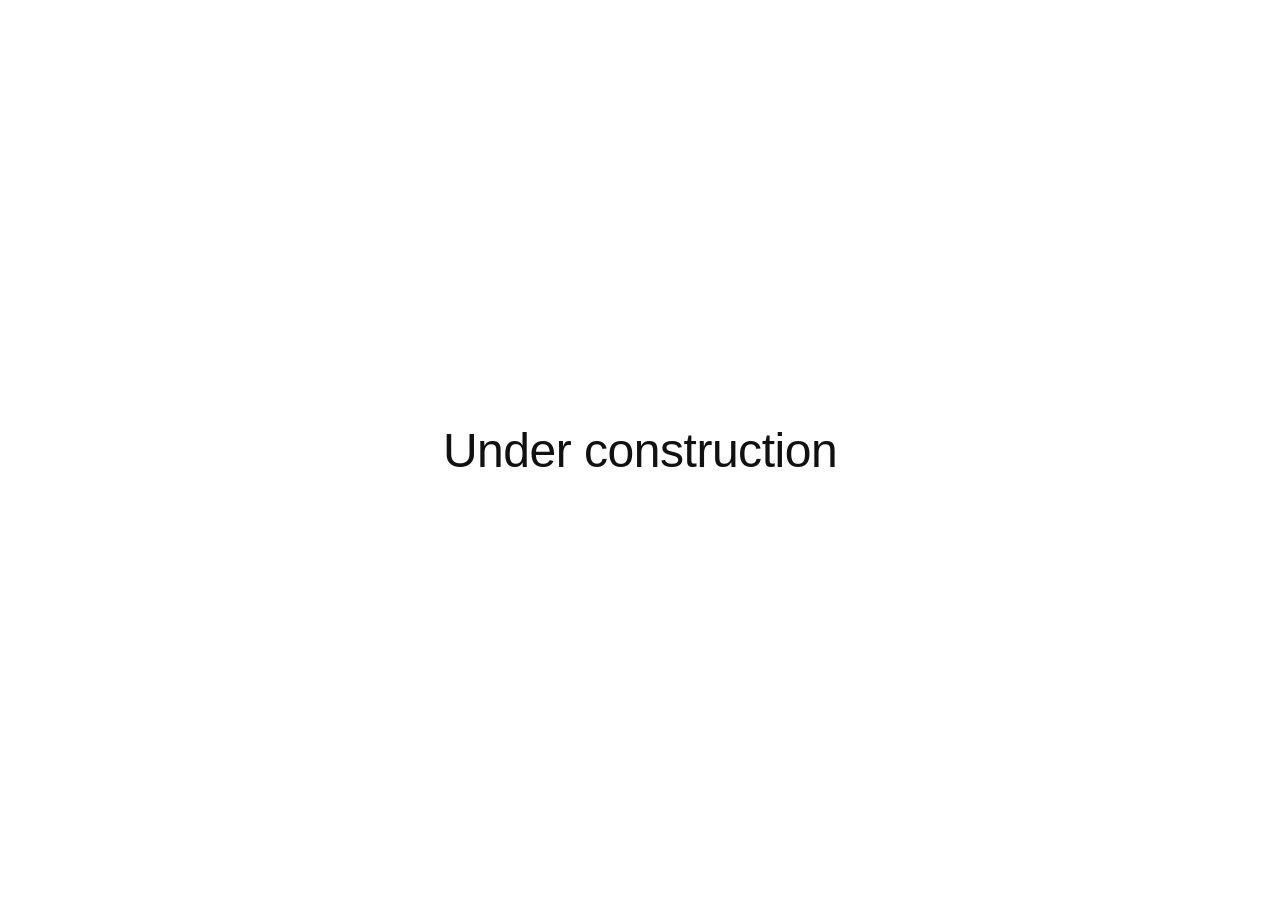
==== index.html @ 0c71977e "Plain white 'Under construction' page for theinnerwiggle.com Co-Authored-By: Claude Opus 5.5 <norepl" ====
<!doctype html>
<html lang="en">
<head>
<meta charset="utf-8">
<meta name="viewport" content="width=device-width, initial-scale=1">
<title>The Inner Wiggle</title>
<style>
  html,body{height:100%;margin:0}
  body{display:grid;place-items:center;padding:16px;box-sizing:border-box;text-align:center;
    background:#fff;color:#111;font-family:"Helvetica Neue",Helvetica,Arial,sans-serif}
  h1{font-weight:400;font-size:clamp(1.8rem,5vw,3rem);letter-spacing:-.01em;margin:0}
</style>
</head>
<body>
<h1>Under construction</h1>
</body>
</html>
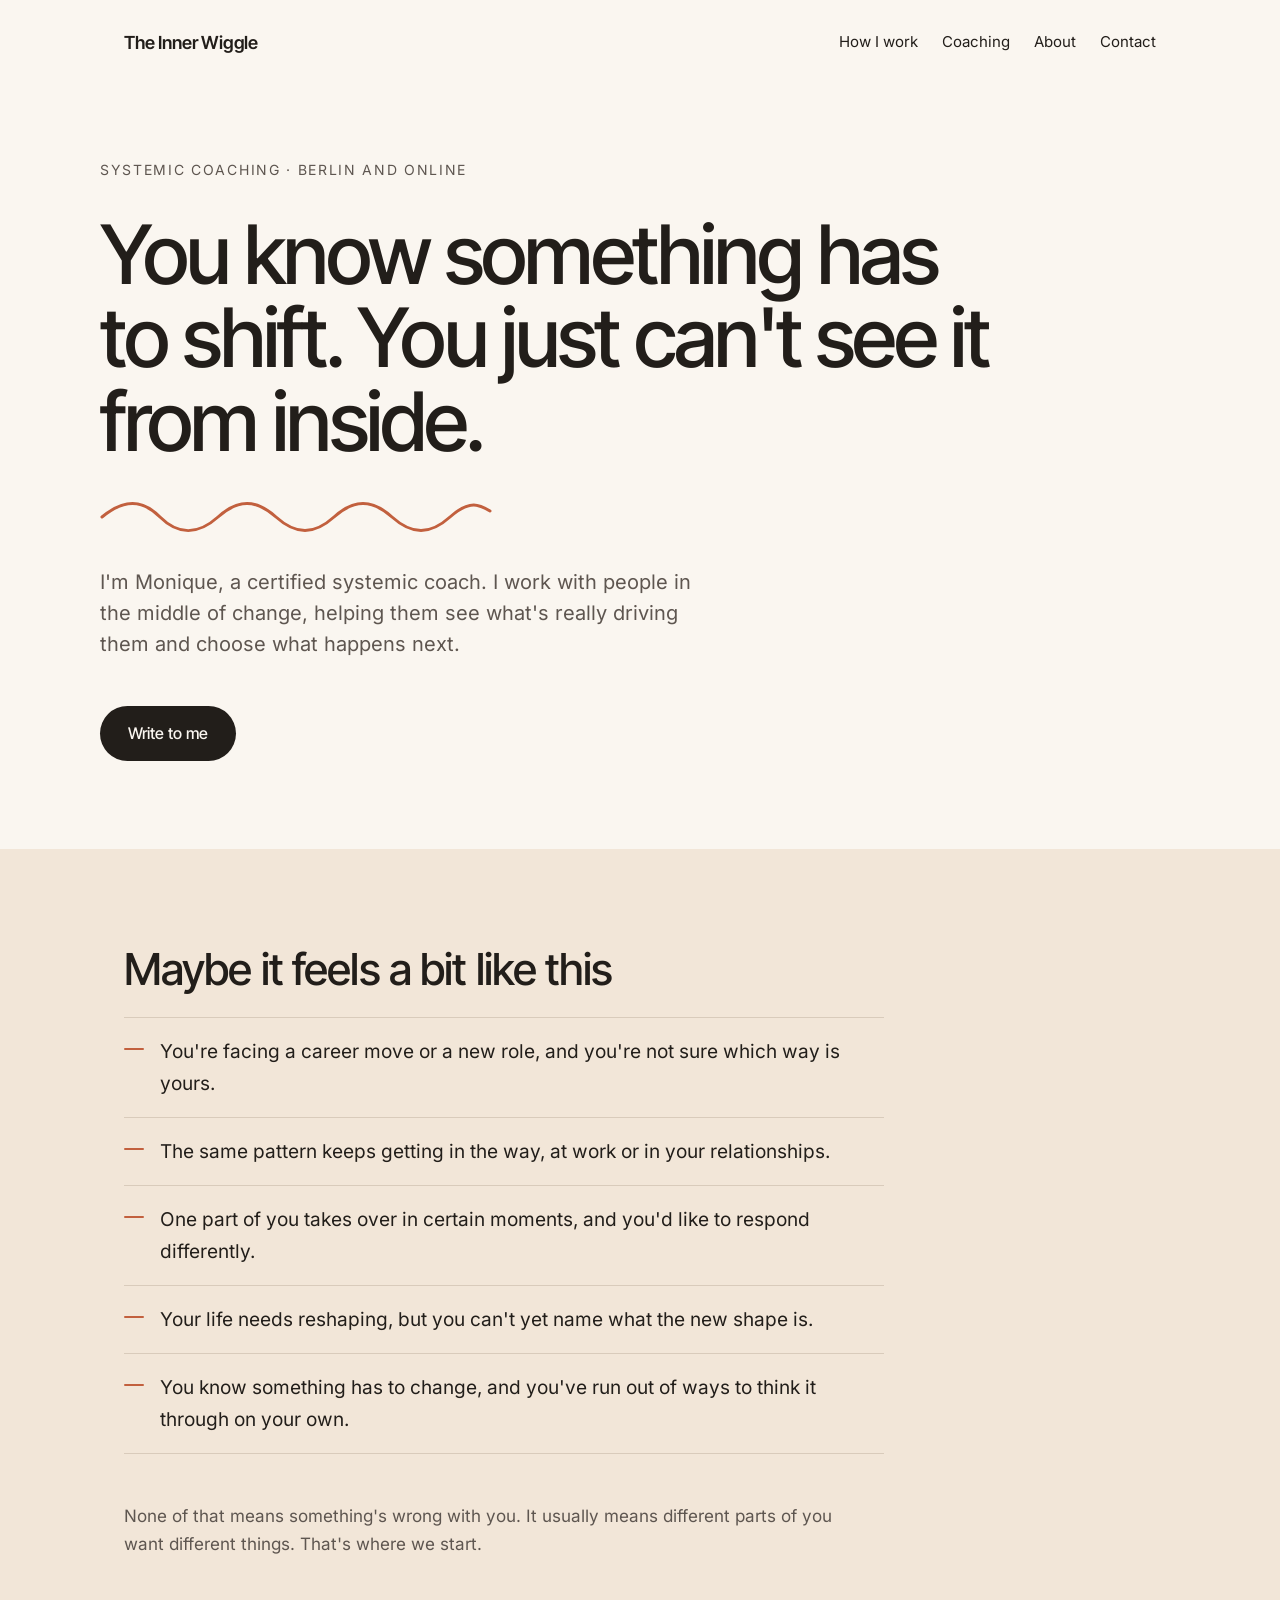
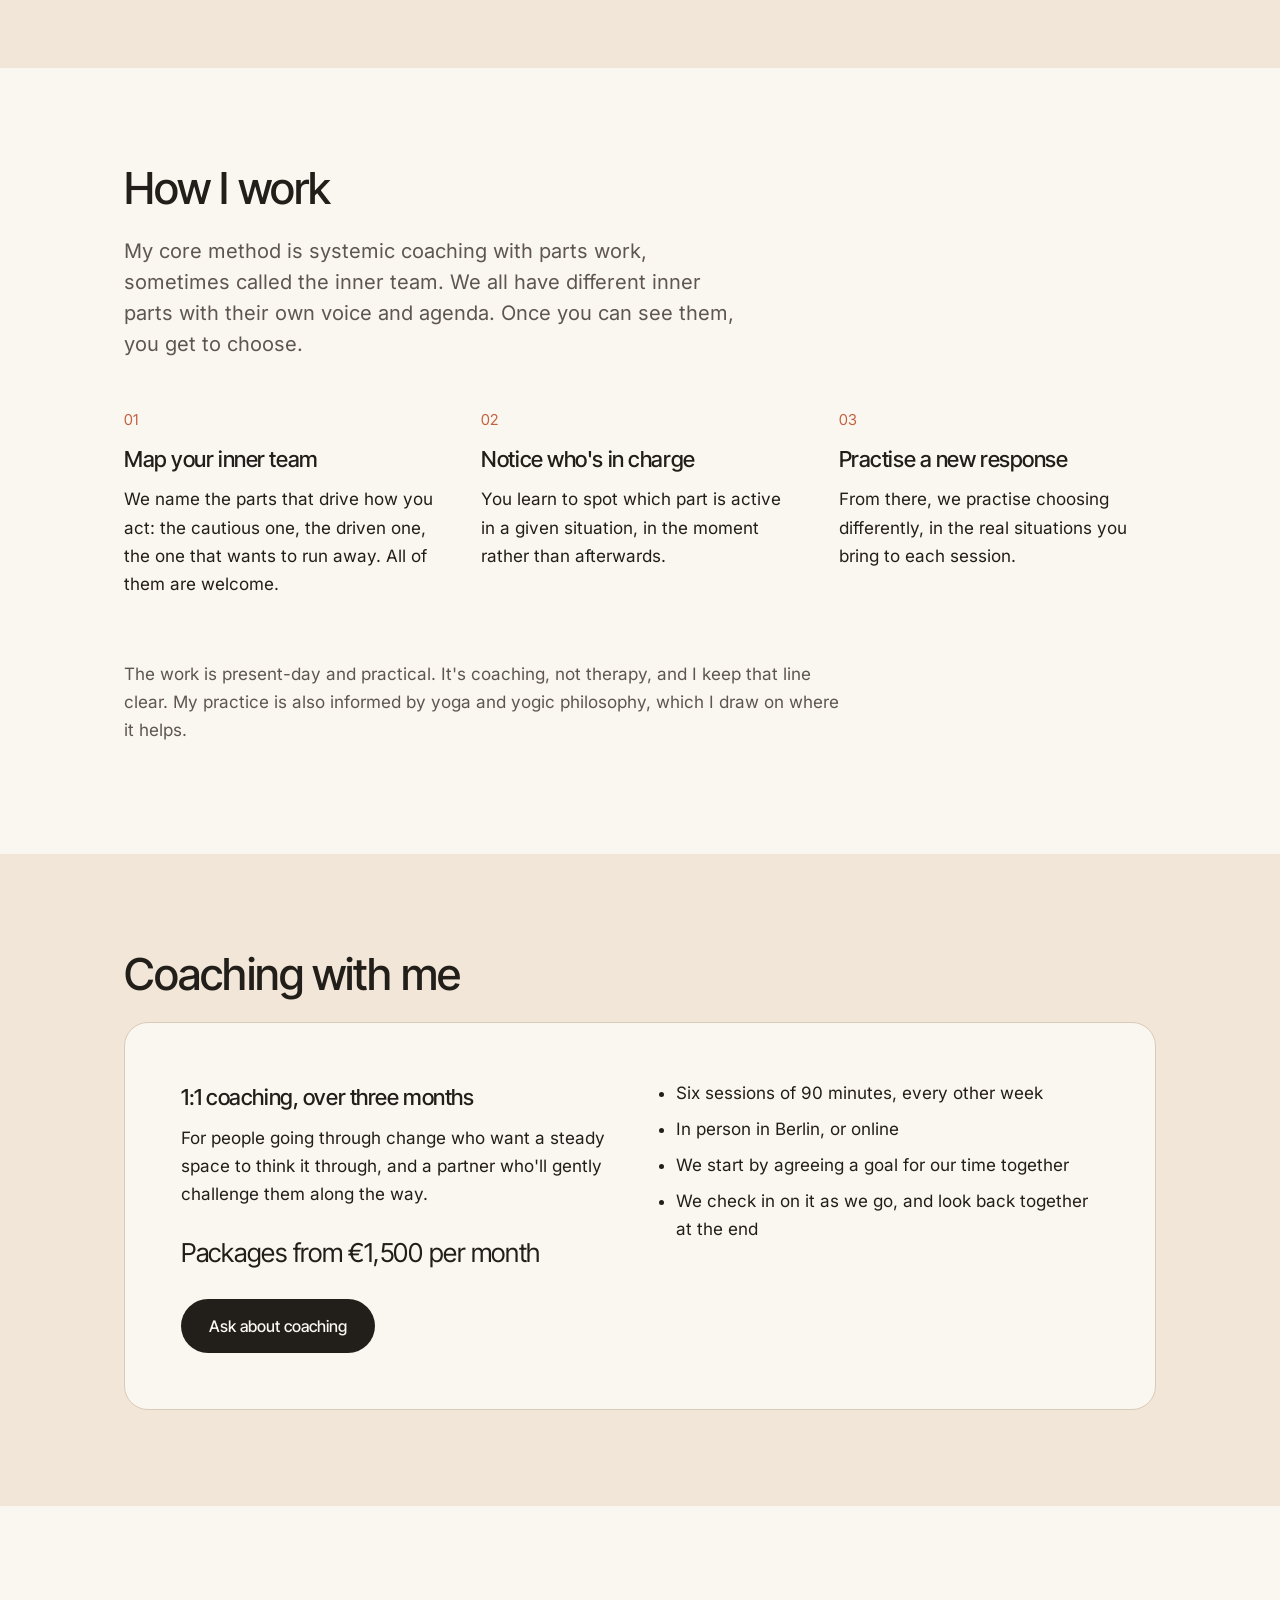
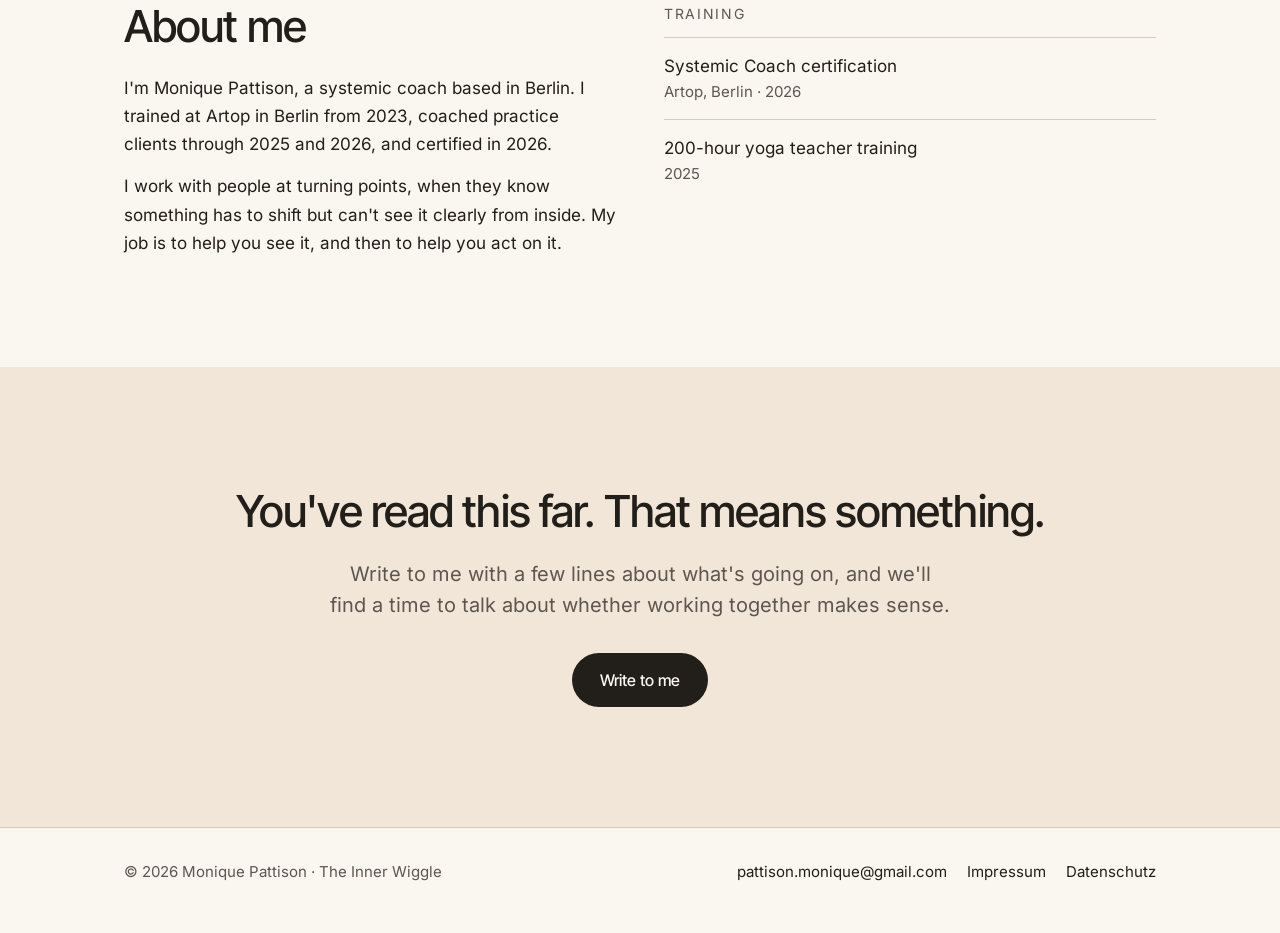
==== commit 842a51b0: "First landing page for The Inner Wiggle, plus Impressum and Datenschutz Co-Authored-By: Claude Opus " ====
--- a/index.html
+++ b/index.html
@@ -3,15 +3,184 @@
 <head>
 <meta charset="utf-8">
 <meta name="viewport" content="width=device-width, initial-scale=1">
-<title>The Inner Wiggle</title>
+<title>The Inner Wiggle · Systemic coaching with Monique Pattison</title>
+<meta name="description" content="Systemic coaching in Berlin and online. Monique Pattison works with people going through change, using parts work to see what's driving them and choose a different response.">
+<link rel="stylesheet" href="fonts/fonts.css">
 <style>
-  html,body{height:100%;margin:0}
-  body{display:grid;place-items:center;padding:16px;box-sizing:border-box;text-align:center;
-    background:#fff;color:#111;font-family:"Helvetica Neue",Helvetica,Arial,sans-serif}
-  h1{font-weight:400;font-size:clamp(1.8rem,5vw,3rem);letter-spacing:-.01em;margin:0}
+:root{--bg:#FAF6F0;--field:#F2E6D8;--ink:#221E1A;--muted:#5E5650;--accent:#C2603E;--line:#D9CBBB}
+*{box-sizing:border-box}
+html{scroll-behavior:smooth}
+body{margin:0;background:var(--bg);color:var(--ink);font-family:'Inter',system-ui,sans-serif;font-size:17px;line-height:1.65}
+a{color:var(--ink);text-underline-offset:3px}a:hover{color:var(--accent)}
+.wrap{max-width:1080px;margin:0 auto;padding-left:24px;padding-right:24px}
+h1,h2,h3,.brand{font-family:'Inter Tight',sans-serif;font-weight:500;letter-spacing:-0.02em}
+h1{margin:0;font-size:clamp(40px,6.4vw,84px);line-height:1.02;letter-spacing:-0.035em;max-width:900px}
+h2{margin:0 0 24px;font-size:clamp(30px,4vw,44px);line-height:1.1}
+h3{margin:0 0 8px;font-size:22px}
+p{margin:0 0 14px}
+.lede{font-size:20px;line-height:1.55;color:var(--muted);max-width:620px}
+.eyebrow{font-size:14px;letter-spacing:0.12em;text-transform:uppercase;color:var(--muted)}
+.btn{display:inline-flex;align-items:center;min-height:48px;padding:14px 28px;border-radius:999px;background:var(--ink);color:var(--bg);text-decoration:none;font-family:'Inter Tight',sans-serif;font-weight:500;font-size:16px}
+.btn:hover{background:var(--accent);color:#fff}
+header.top{display:flex;flex-wrap:wrap;gap:16px;justify-content:space-between;align-items:center;padding-top:28px;padding-bottom:28px}
+.brand{font-weight:600;font-size:18px;letter-spacing:-0.01em;text-decoration:none}
+nav{display:flex;flex-wrap:wrap;gap:24px;font-size:15px}
+nav a{text-decoration:none}
+section{padding:96px 0}
+.hero{padding:72px 0 88px;display:flex;flex-direction:column;gap:32px}
+.wiggle{display:block;width:min(420px,80%);height:auto;color:var(--accent)}
+.field{background:var(--field)}
+.feels{list-style:none;padding:0;margin:0;display:grid;gap:0;max-width:760px}
+.feels li{padding:18px 0 18px 36px;border-top:1px solid var(--line);position:relative;font-size:19px}
+.feels li:last-child{border-bottom:1px solid var(--line)}
+.feels li::before{content:"";position:absolute;left:0;top:30px;width:20px;height:2px;background:var(--accent);border-radius:2px}
+.steps{display:grid;grid-template-columns:repeat(auto-fit,minmax(260px,1fr));gap:40px;margin-top:48px}
+.step-n{font-family:'Inter Tight',sans-serif;color:var(--accent);font-size:15px;margin-bottom:8px}
+.note{margin-top:48px;max-width:720px;color:var(--muted)}
+.room{background:var(--bg);border:1px solid var(--line);border-radius:24px;padding:clamp(24px,5vw,56px);display:grid;gap:32px;grid-template-columns:repeat(auto-fit,minmax(280px,1fr))}
+.room ul{margin:0;padding-left:20px}
+.room li{margin-bottom:8px}
+.price{font-family:'Inter Tight',sans-serif;font-size:26px;letter-spacing:-0.01em;margin:24px 0}
+.quotes{display:grid;grid-template-columns:repeat(auto-fit,minmax(260px,1fr));gap:32px}
+.quotes blockquote{margin:0;padding:28px;background:var(--field);border-radius:20px}
+.about{display:grid;grid-template-columns:repeat(auto-fit,minmax(280px,1fr));gap:48px}
+.training{list-style:none;margin:0;padding:0}
+.training li{padding:14px 0;border-top:1px solid var(--line)}
+.training span{display:block;color:var(--muted);font-size:15px}
+.closing{text-align:center;padding:120px 0}
+.closing .lede{margin:0 auto 32px}
+footer{border-top:1px solid var(--line);padding:32px 0 48px;font-size:15px;color:var(--muted)}
+footer .wrap{display:flex;flex-wrap:wrap;gap:16px 28px;justify-content:space-between}
+footer nav{gap:20px}
 </style>
 </head>
 <body>
-<h1>Under construction</h1>
+
+<header class="wrap top">
+<a class="brand" href="#">The Inner Wiggle</a>
+<nav>
+<a href="#how">How I work</a>
+<a href="#coaching">Coaching</a>
+<a href="#about">About</a>
+<a href="#contact">Contact</a>
+</nav>
+</header>
+
+<main>
+<section class="wrap hero">
+<div class="eyebrow">Systemic coaching · Berlin and online</div>
+<h1>You know something has to shift. You just can't see it from inside.</h1>
+<svg class="wiggle" viewBox="0 0 420 40" fill="none" aria-hidden="true"><path d="M2 22c22-18 40-18 58 0s38 18 58 0 38-18 58 0 38 18 58 0 38-18 58 0 38 18 58 0 30-12 40-6" stroke="currentColor" stroke-width="3" stroke-linecap="round"/></svg>
+<p class="lede">I'm Monique, a certified systemic coach. I work with people in the middle of change, helping them see what's really driving them and choose what happens next.</p>
+<div><a class="btn" href="mailto:pattison.monique@gmail.com?subject=Coaching%20enquiry">Write to me</a></div>
+</section>
+
+<section class="field">
+<div class="wrap">
+<h2>Maybe it feels a bit like this</h2>
+<ul class="feels">
+<li>You're facing a career move or a new role, and you're not sure which way is yours.</li>
+<li>The same pattern keeps getting in the way, at work or in your relationships.</li>
+<li>One part of you takes over in certain moments, and you'd like to respond differently.</li>
+<li>Your life needs reshaping, but you can't yet name what the new shape is.</li>
+<li>You know something has to change, and you've run out of ways to think it through on your own.</li>
+</ul>
+<p class="note">None of that means something's wrong with you. It usually means different parts of you want different things. That's where we start.</p>
+</div>
+</section>
+
+<section class="wrap" id="how">
+<h2>How I work</h2>
+<p class="lede">My core method is systemic coaching with parts work, sometimes called the inner team. We all have different inner parts with their own voice and agenda. Once you can see them, you get to choose.</p>
+<div class="steps">
+<div>
+<div class="step-n">01</div>
+<h3>Map your inner team</h3>
+<p>We name the parts that drive how you act: the cautious one, the driven one, the one that wants to run away. All of them are welcome.</p>
+</div>
+<div>
+<div class="step-n">02</div>
+<h3>Notice who's in charge</h3>
+<p>You learn to spot which part is active in a given situation, in the moment rather than afterwards.</p>
+</div>
+<div>
+<div class="step-n">03</div>
+<h3>Practise a new response</h3>
+<p>From there, we practise choosing differently, in the real situations you bring to each session.</p>
+</div>
+</div>
+<p class="note">The work is present-day and practical. It's coaching, not therapy, and I keep that line clear. My practice is also informed by yoga and yogic philosophy, which I draw on where it helps.</p>
+</section>
+
+<section class="field" id="coaching">
+<div class="wrap">
+<h2>Coaching with me</h2>
+<div class="room">
+<div>
+<h3>1:1 coaching, over three months</h3>
+<p>For people going through change who want a steady space to think it through, and a partner who'll gently challenge them along the way.</p>
+<p class="price">Packages from €1,500 per month</p>
+<a class="btn" href="mailto:pattison.monique@gmail.com?subject=Coaching%20enquiry">Ask about coaching</a>
+</div>
+<div>
+<ul>
+<li>Six sessions of 90 minutes, every other week</li>
+<li>In person in Berlin, or online</li>
+<li>We start by agreeing a goal for our time together</li>
+<li>We check in on it as we go, and look back together at the end</li>
+</ul>
+</div>
+</div>
+</div>
+</section>
+
+<!-- Testimonials: switch on when Monique has 2–3 real quotes (first name + role, with permission).
+<section class="wrap">
+<h2>Words from people who've done the work</h2>
+<div class="quotes">
+<blockquote><p>"Quote one."</p><cite>Name, role</cite></blockquote>
+<blockquote><p>"Quote two."</p><cite>Name, role</cite></blockquote>
+<blockquote><p>"Quote three."</p><cite>Name, role</cite></blockquote>
+</div>
+</section>
+-->
+
+<section class="wrap" id="about">
+<div class="about">
+<div>
+<h2>About me</h2>
+<p>I'm Monique Pattison, a systemic coach based in Berlin. I trained at Artop in Berlin from 2023, coached practice clients through 2025 and 2026, and certified in 2026.</p>
+<p>I work with people at turning points, when they know something has to shift but can't see it clearly from inside. My job is to help you see it, and then to help you act on it.</p>
+</div>
+<div>
+<div class="eyebrow" style="margin-bottom:12px">Training</div>
+<ul class="training">
+<li>Systemic Coach certification<span>Artop, Berlin · 2026</span></li>
+<li>200-hour yoga teacher training<span>2025</span></li>
+</ul>
+</div>
+</div>
+</section>
+
+<section class="field closing" id="contact">
+<div class="wrap">
+<h2>You've read this far. That means something.</h2>
+<p class="lede">Write to me with a few lines about what's going on, and we'll find a time to talk about whether working together makes sense.</p>
+<a class="btn" href="mailto:pattison.monique@gmail.com?subject=Coaching%20enquiry">Write to me</a>
+</div>
+</section>
+</main>
+
+<footer>
+<div class="wrap">
+<div>© 2026 Monique Pattison · The Inner Wiggle</div>
+<nav>
+<a href="mailto:pattison.monique@gmail.com">pattison.monique@gmail.com</a>
+<a href="impressum.html">Impressum</a>
+<a href="datenschutz.html">Datenschutz</a>
+</nav>
+</div>
+</footer>
+
 </body>
 </html>
--- a/fonts/fonts.css
+++ b/fonts/fonts.css
@@ -0,0 +1,5 @@
+@font-face{font-family:'Inter';font-style:normal;font-weight:400;font-display:swap;src:url(inter-latin-400-normal.woff2) format('woff2')}
+@font-face{font-family:'Inter';font-style:normal;font-weight:500;font-display:swap;src:url(inter-latin-500-normal.woff2) format('woff2')}
+@font-face{font-family:'Inter Tight';font-style:normal;font-weight:400;font-display:swap;src:url(inter-tight-latin-400-normal.woff2) format('woff2')}
+@font-face{font-family:'Inter Tight';font-style:normal;font-weight:500;font-display:swap;src:url(inter-tight-latin-500-normal.woff2) format('woff2')}
+@font-face{font-family:'Inter Tight';font-style:normal;font-weight:600;font-display:swap;src:url(inter-tight-latin-600-normal.woff2) format('woff2')}
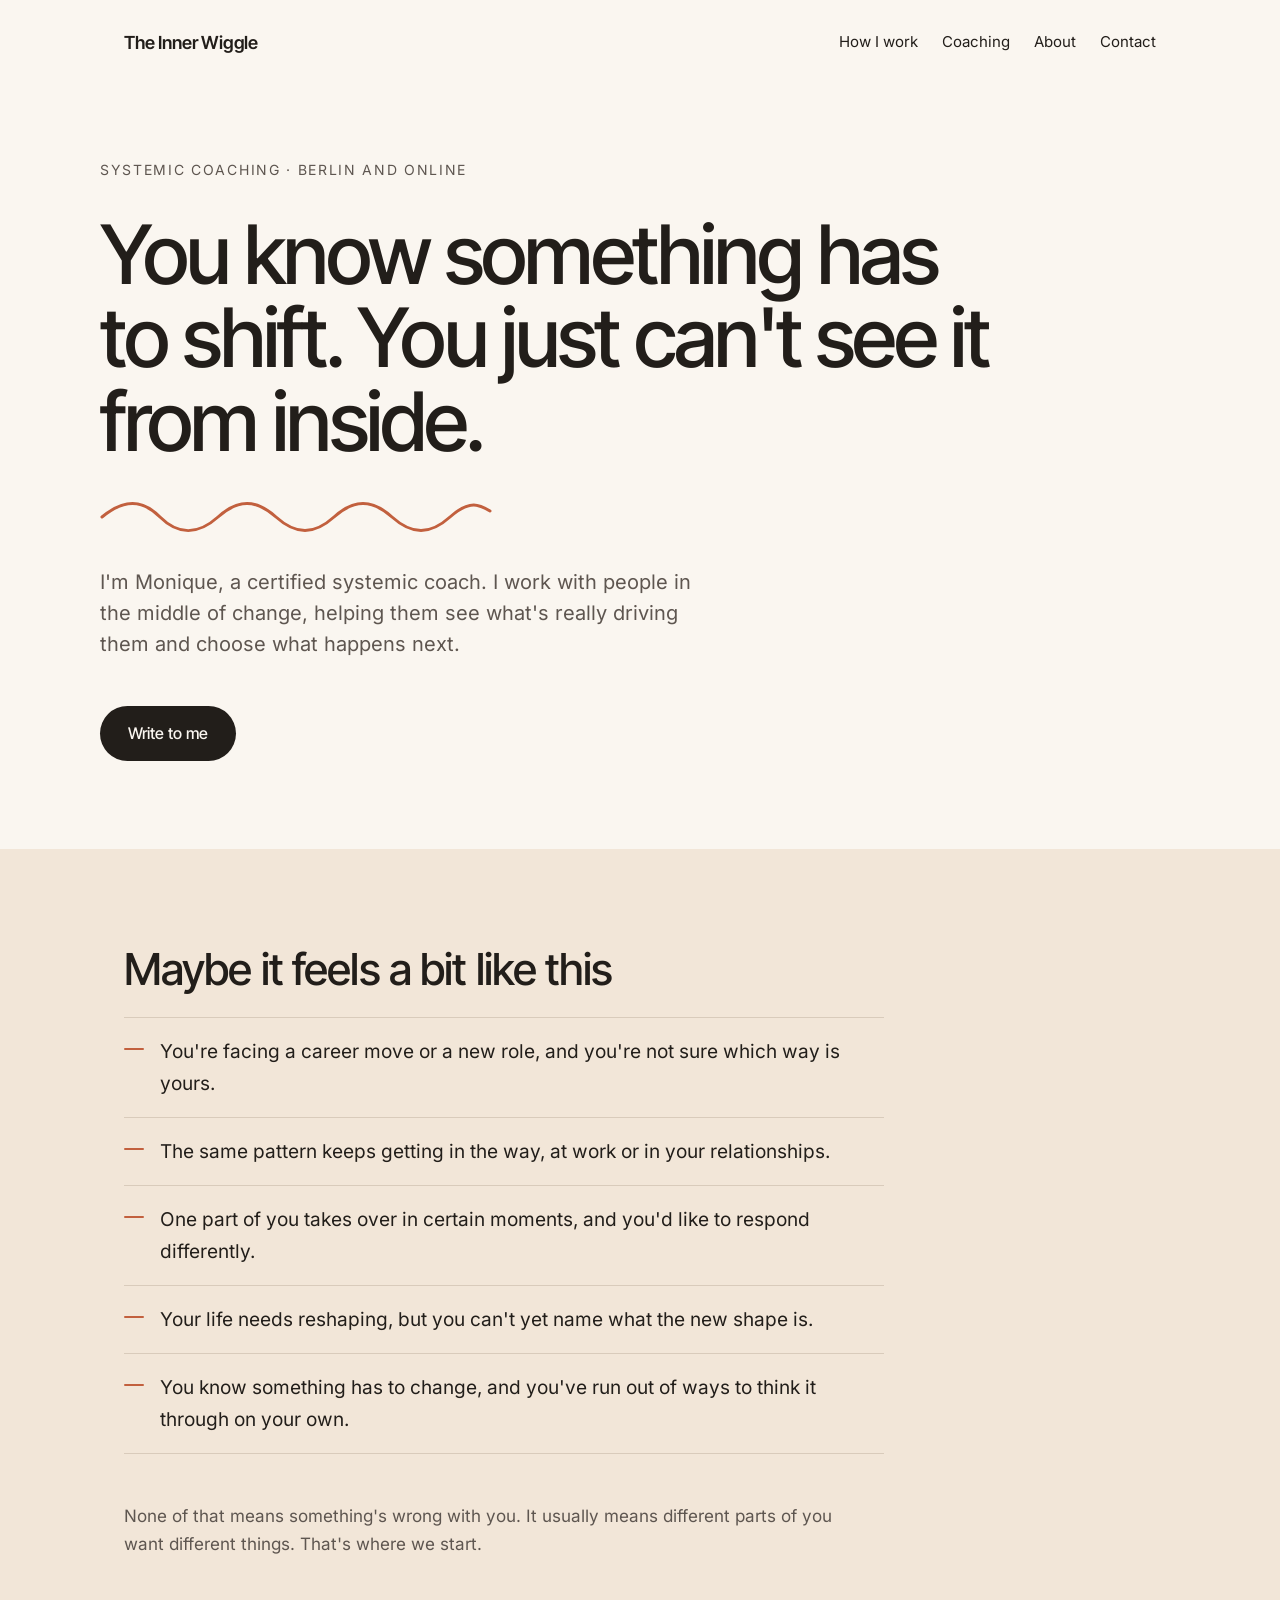
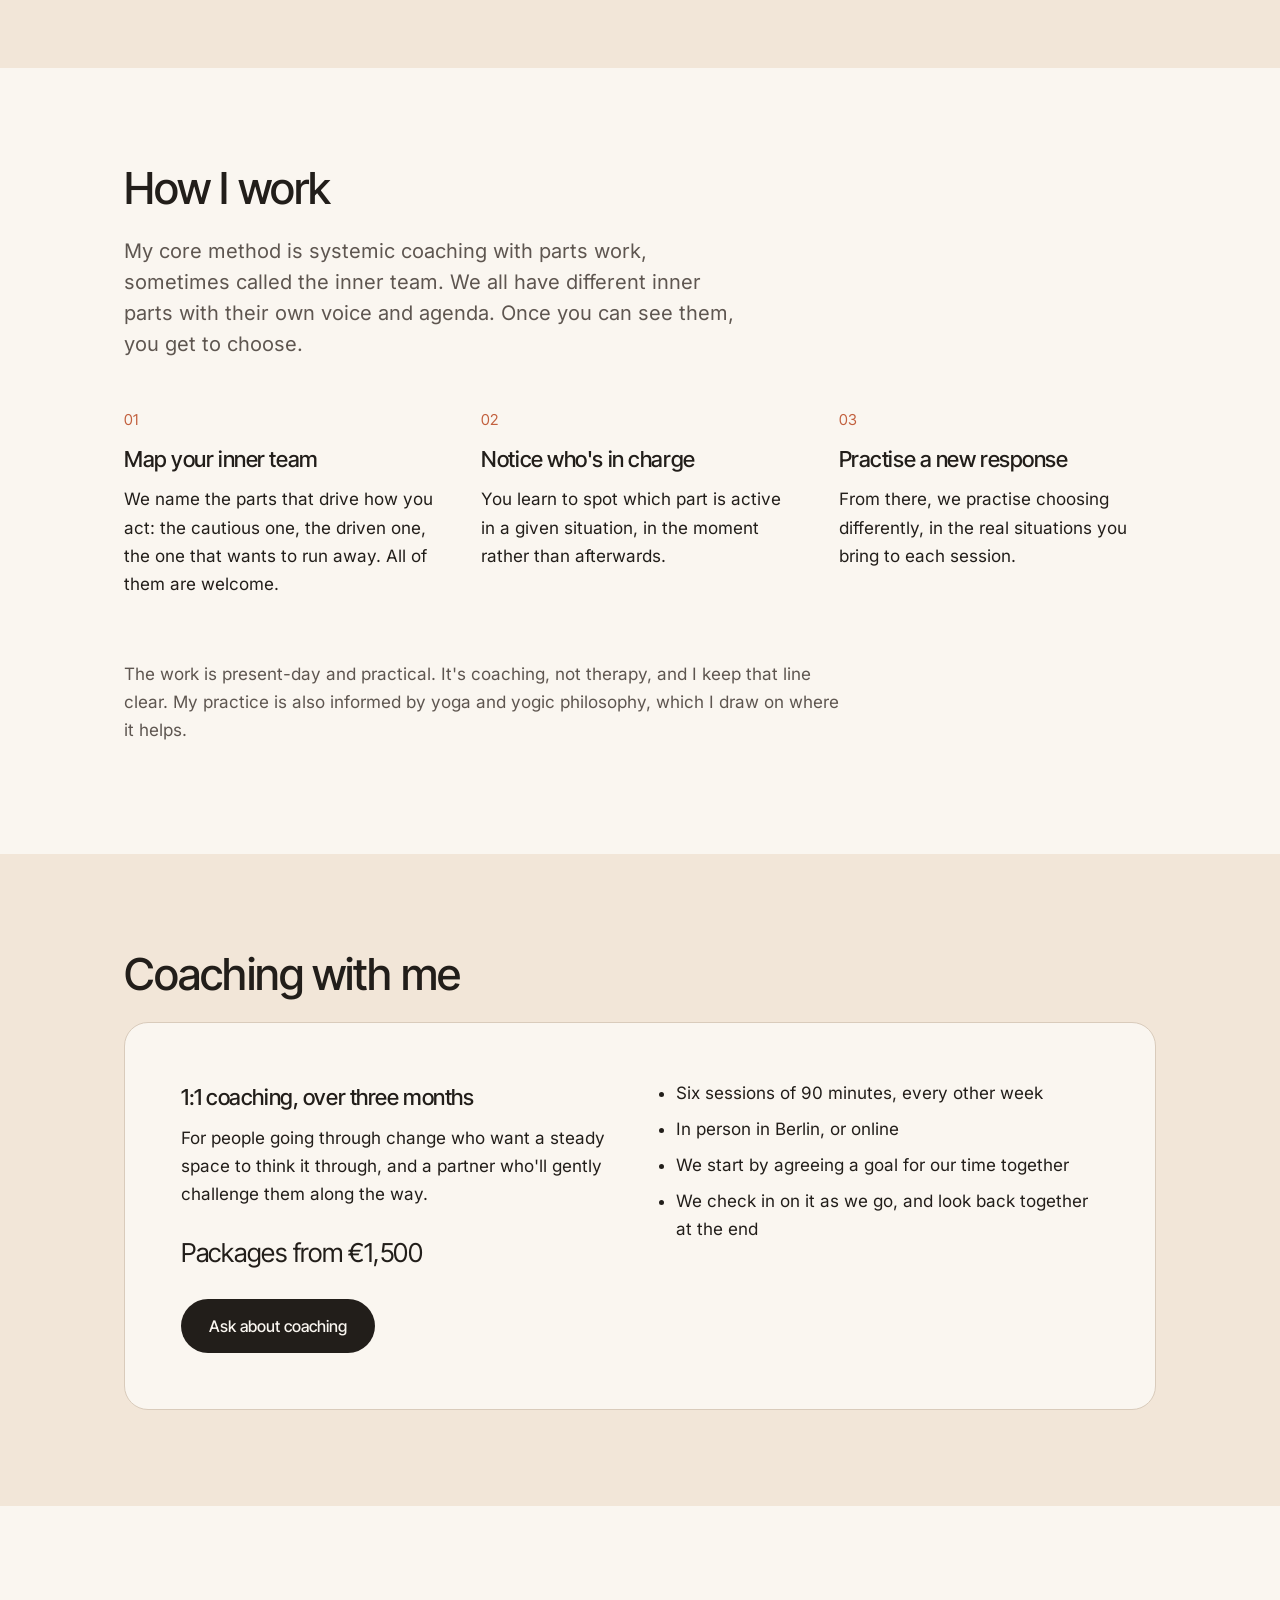
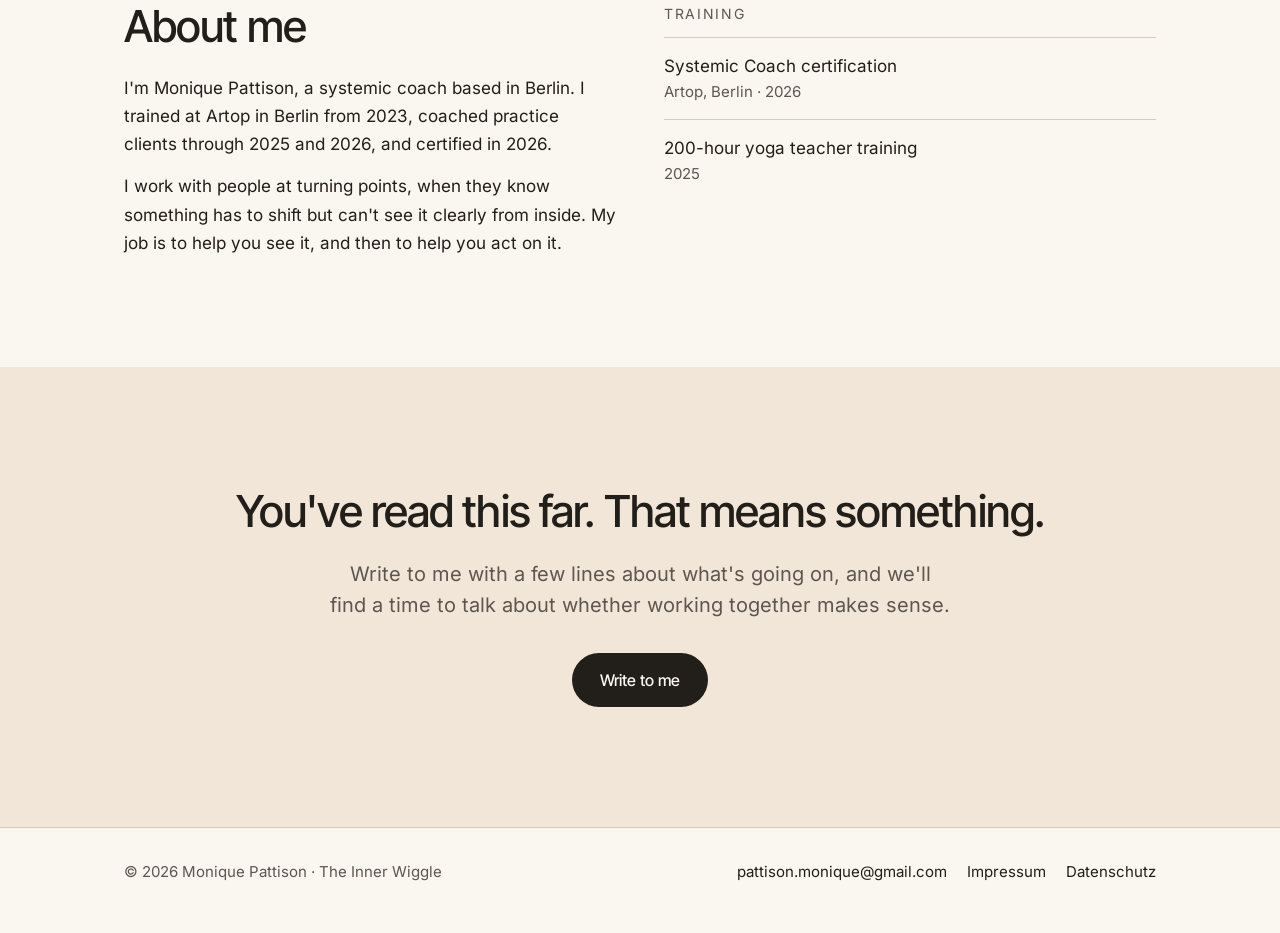
==== commit edf618ef: "Remove "per month" from coaching price" ====
--- a/index.html
+++ b/index.html
@@ -119,7 +119,7 @@
 <div>
 <h3>1:1 coaching, over three months</h3>
 <p>For people going through change who want a steady space to think it through, and a partner who'll gently challenge them along the way.</p>
-<p class="price">Packages from €1,500 per month</p>
+<p class="price">Packages from €1,500</p>
 <a class="btn" href="mailto:pattison.monique@gmail.com?subject=Coaching%20enquiry">Ask about coaching</a>
 </div>
 <div>
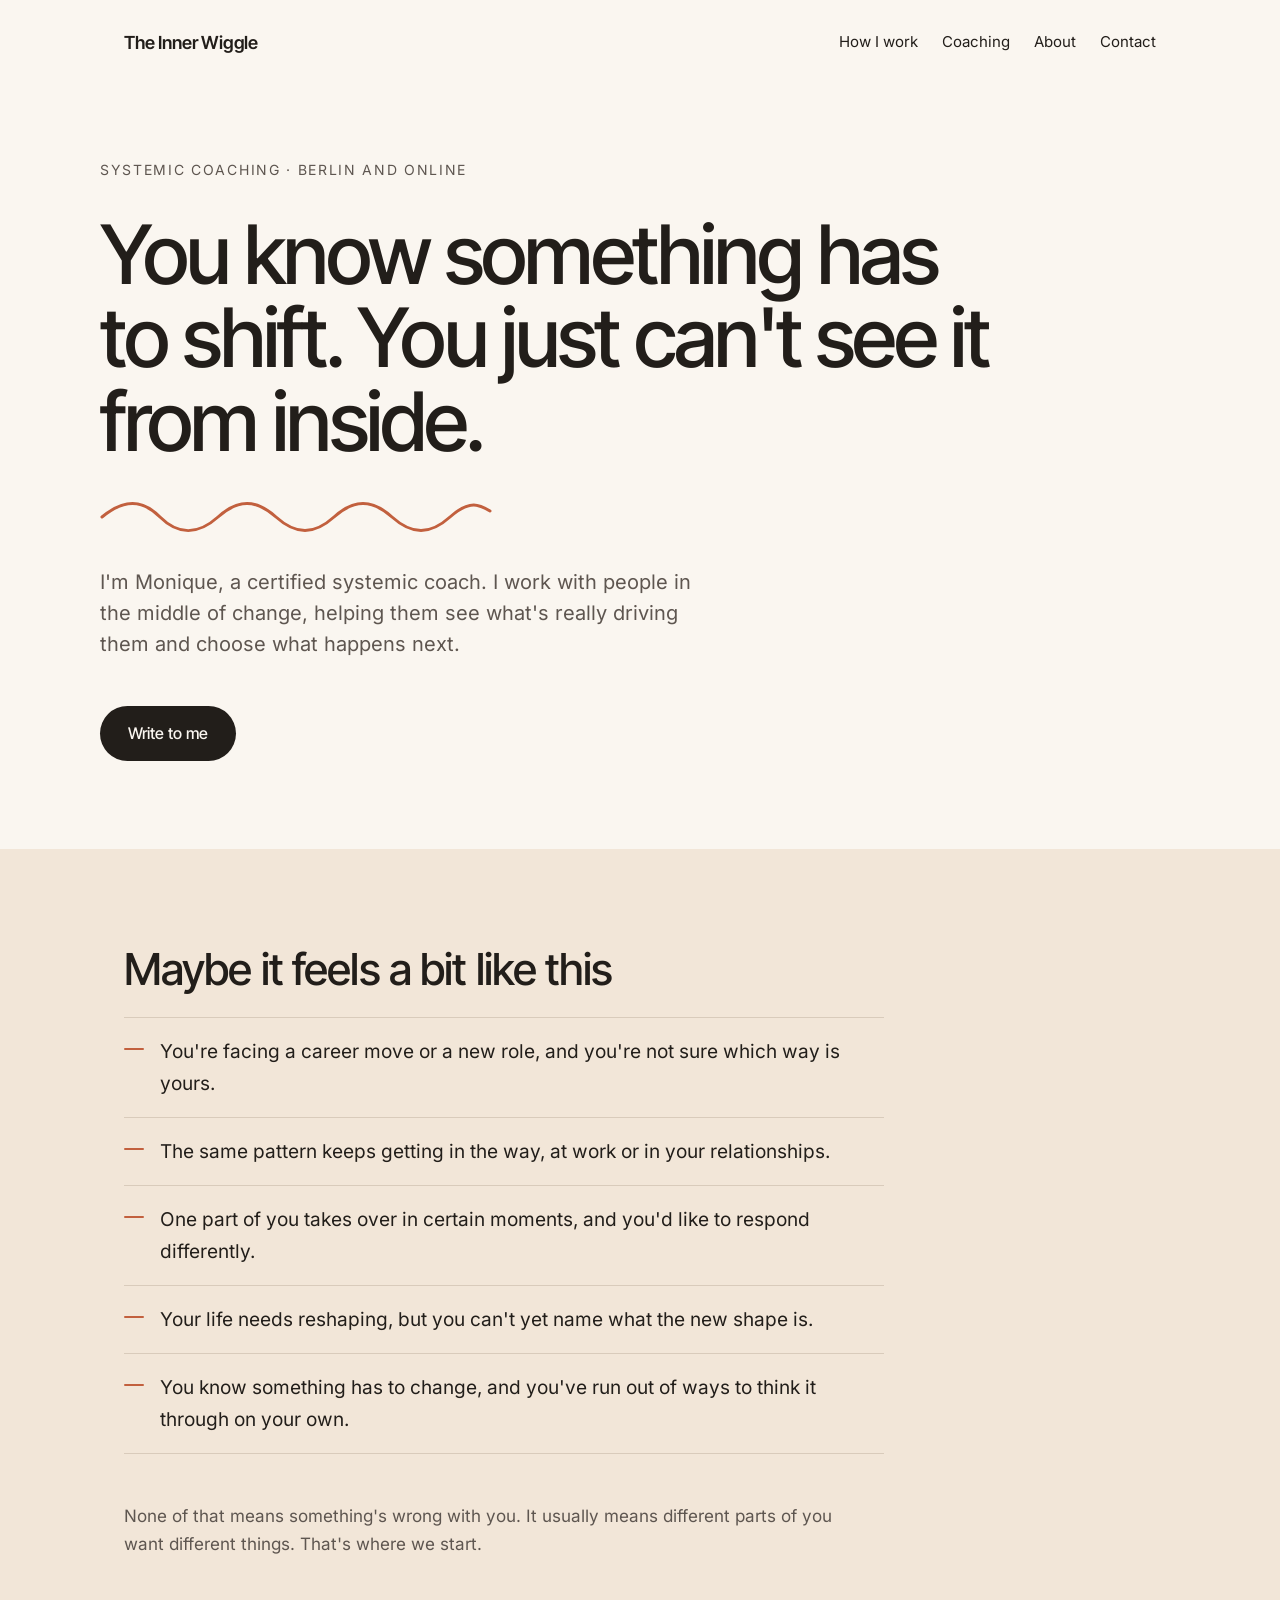
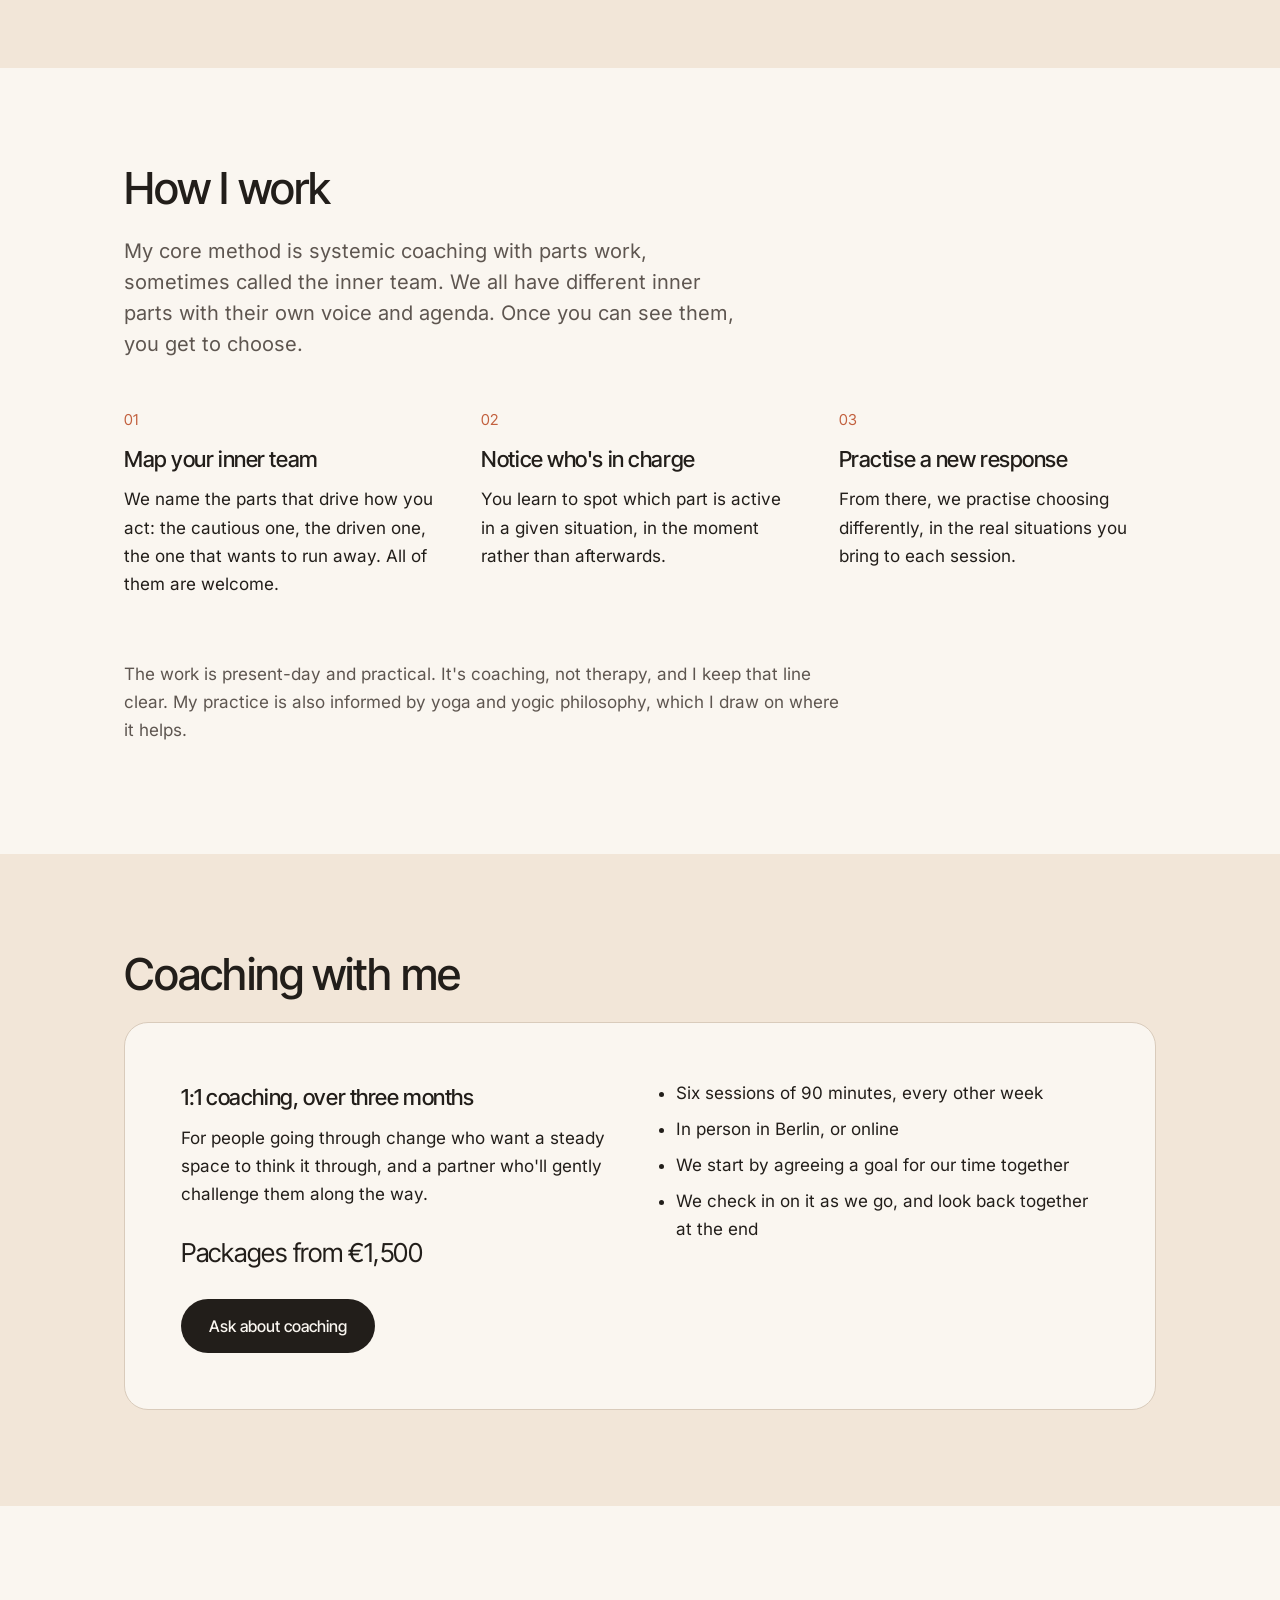
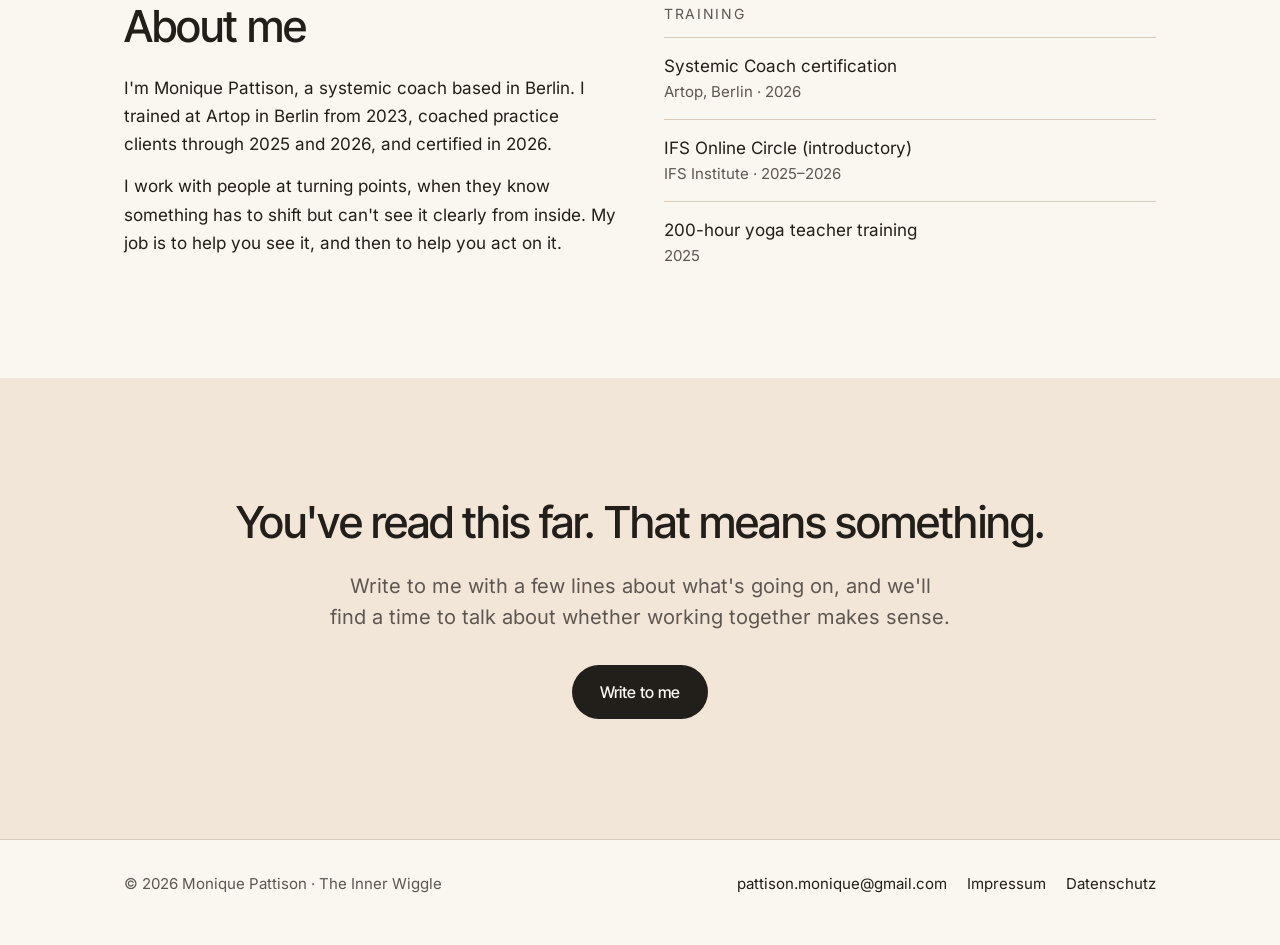
==== commit 850661f4: "Add IFS Online Circle to training Co-Authored-By: Claude Opus 5.5 <noreply@anthropic.com> Claude-Ses" ====
--- a/index.html
+++ b/index.html
@@ -156,6 +156,7 @@
 <div class="eyebrow" style="margin-bottom:12px">Training</div>
 <ul class="training">
 <li>Systemic Coach certification<span>Artop, Berlin · 2026</span></li>
+<li>IFS Online Circle (introductory)<span>IFS Institute · 2025–2026</span></li>
 <li>200-hour yoga teacher training<span>2025</span></li>
 </ul>
 </div>
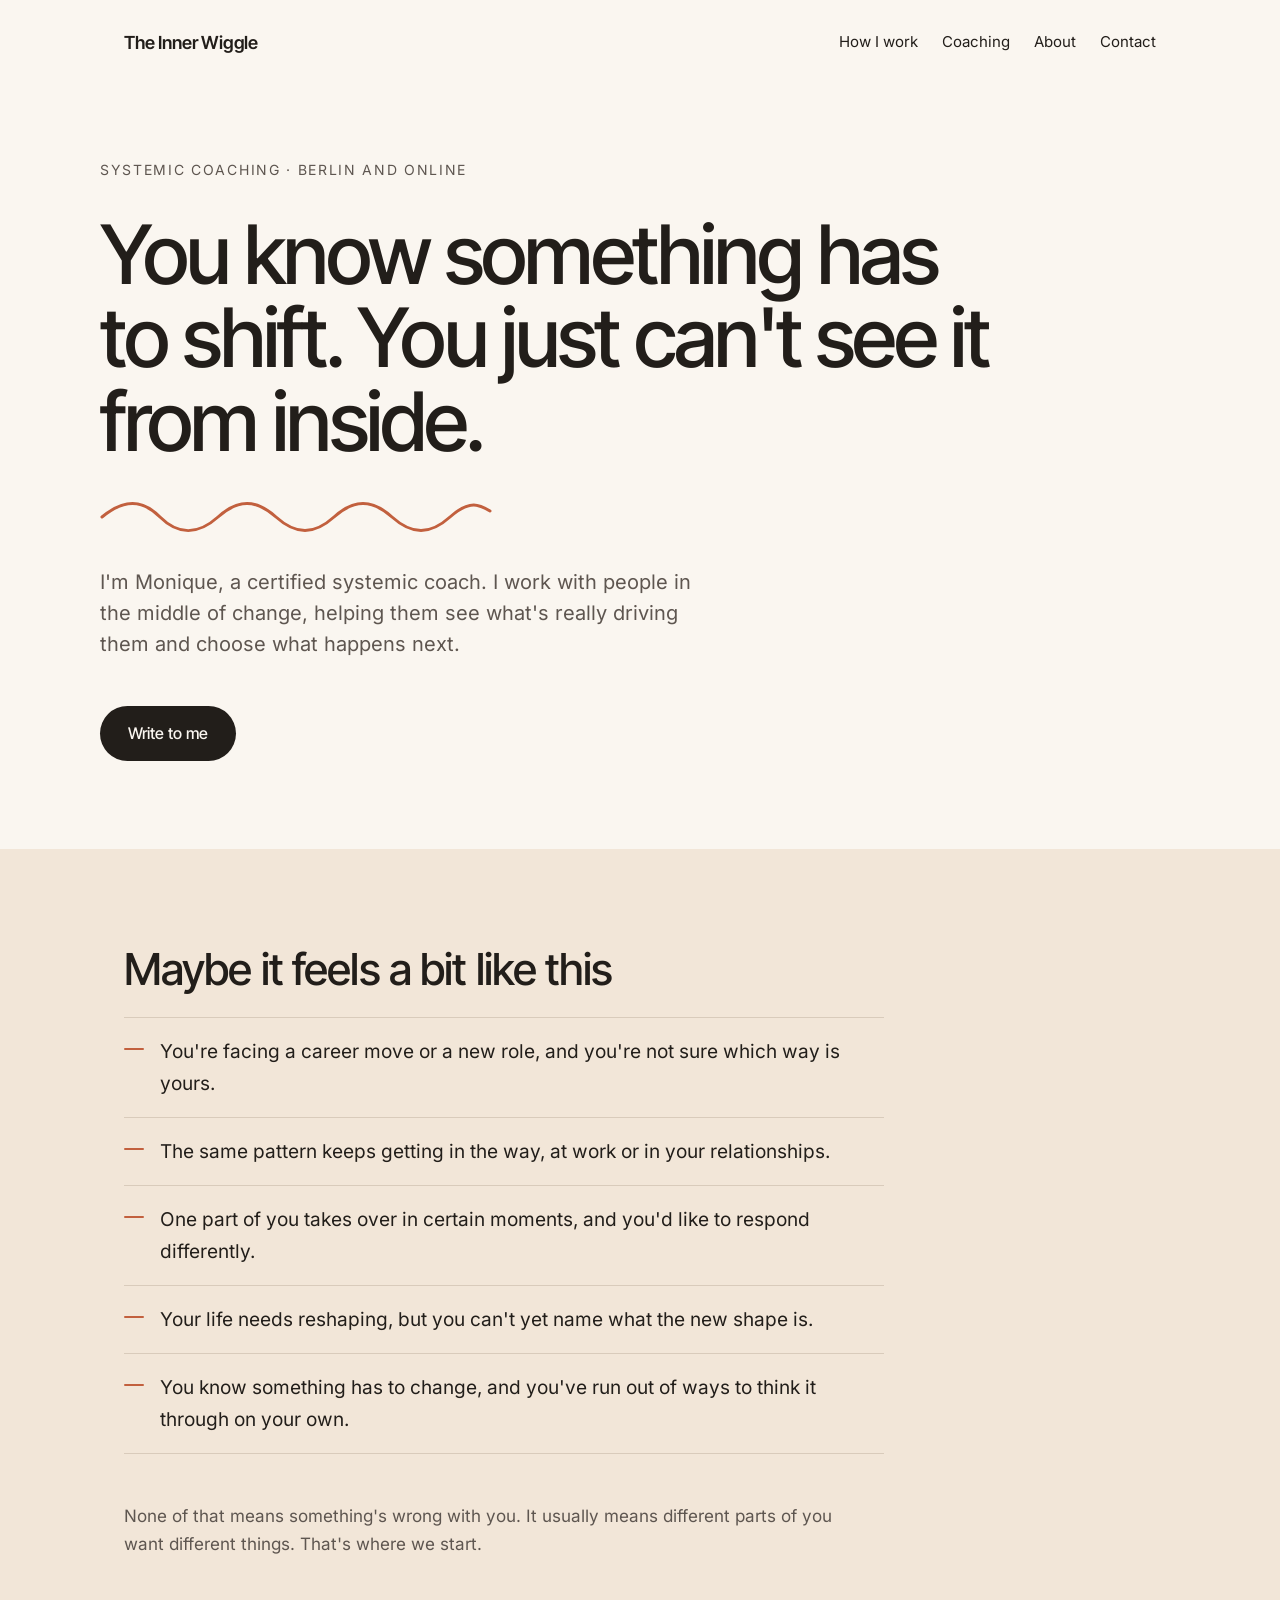
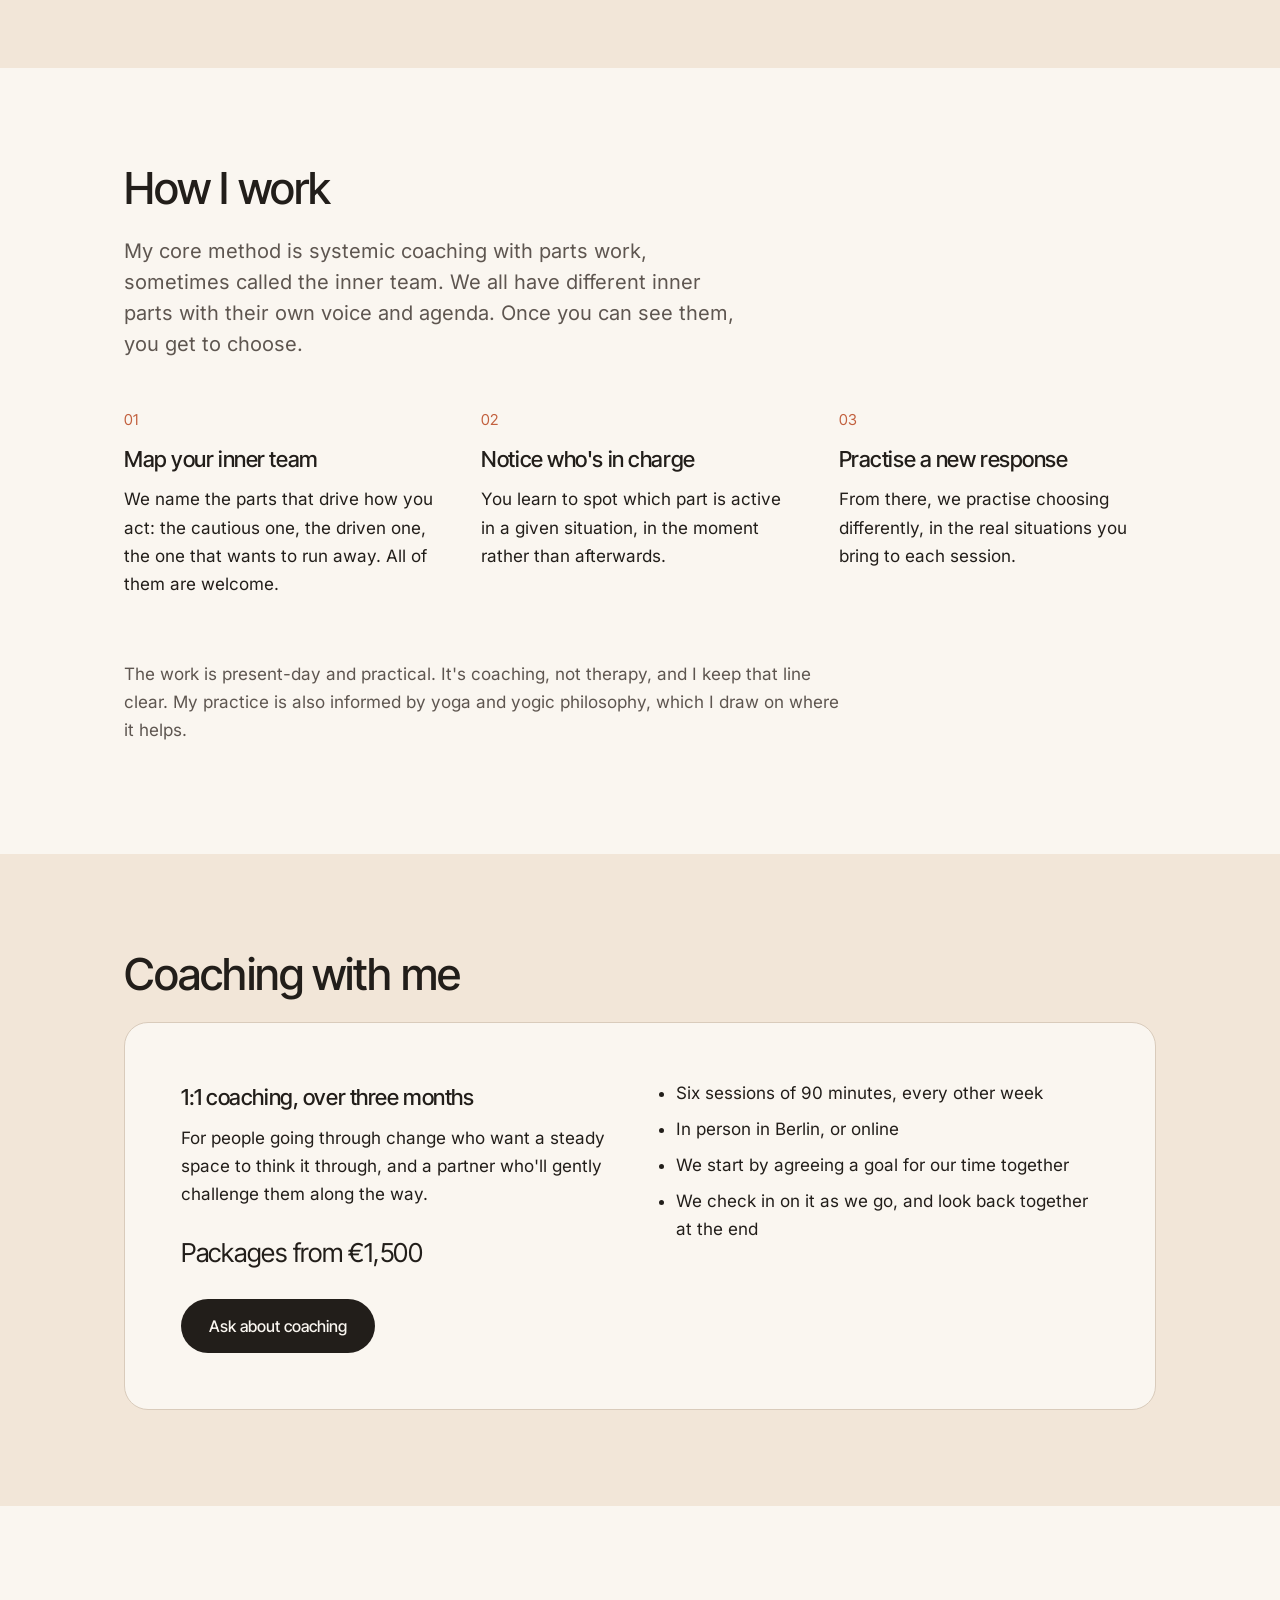
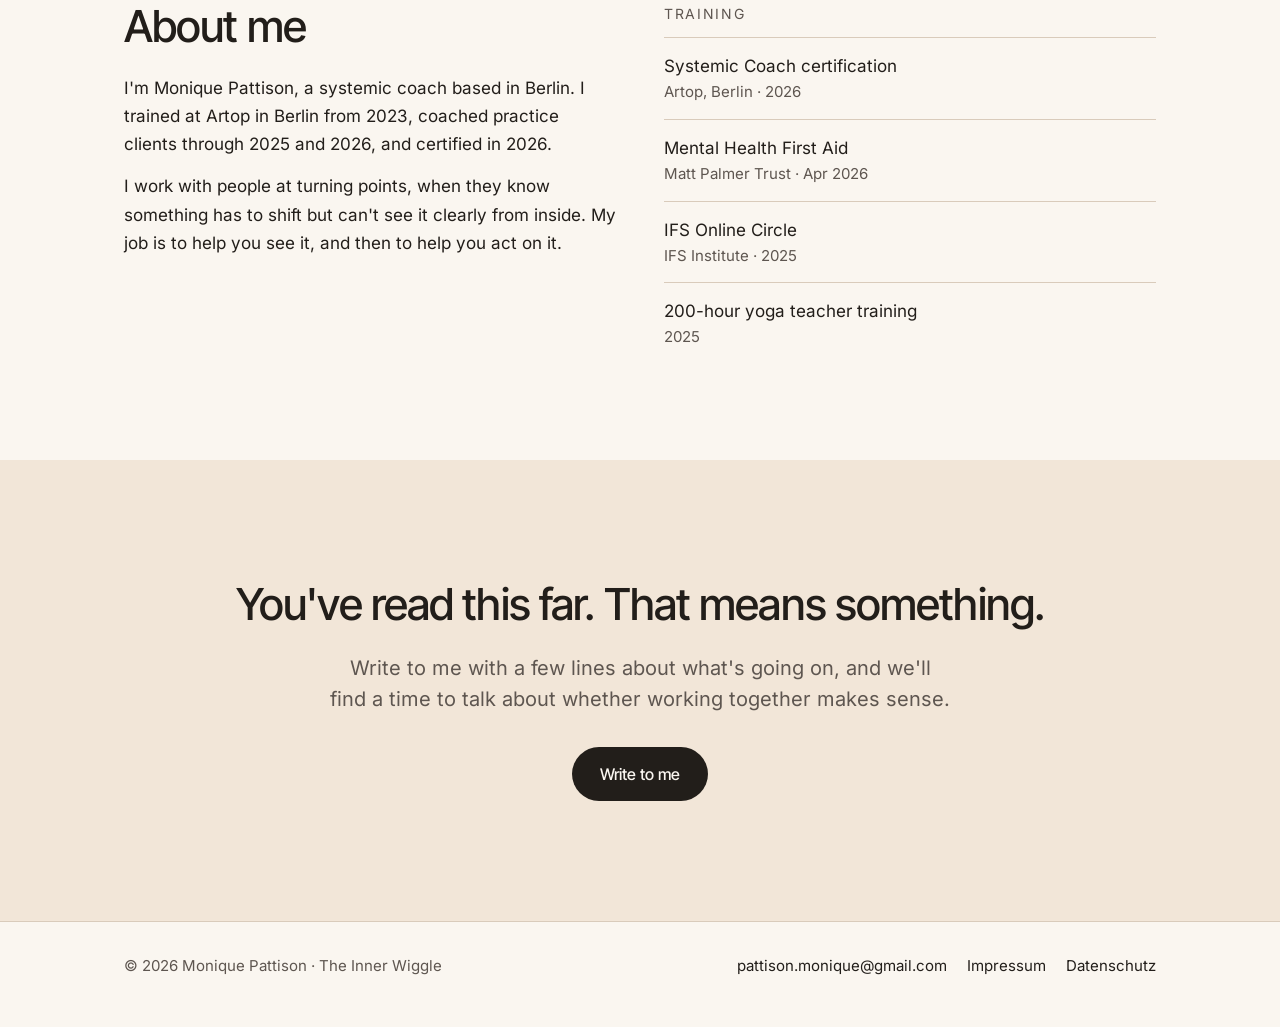
==== commit 90b9c55d: "Update IFS line and add Mental Health First Aid Co-Authored-By: Claude Opus 5.5 <noreply@anthropic.c" ====
--- a/index.html
+++ b/index.html
@@ -156,7 +156,8 @@
 <div class="eyebrow" style="margin-bottom:12px">Training</div>
 <ul class="training">
 <li>Systemic Coach certification<span>Artop, Berlin · 2026</span></li>
-<li>IFS Online Circle (introductory)<span>IFS Institute · 2025–2026</span></li>
+<li>Mental Health First Aid<span>Matt Palmer Trust · Apr 2026</span></li>
+<li>IFS Online Circle<span>IFS Institute · 2025</span></li>
 <li>200-hour yoga teacher training<span>2025</span></li>
 </ul>
 </div>
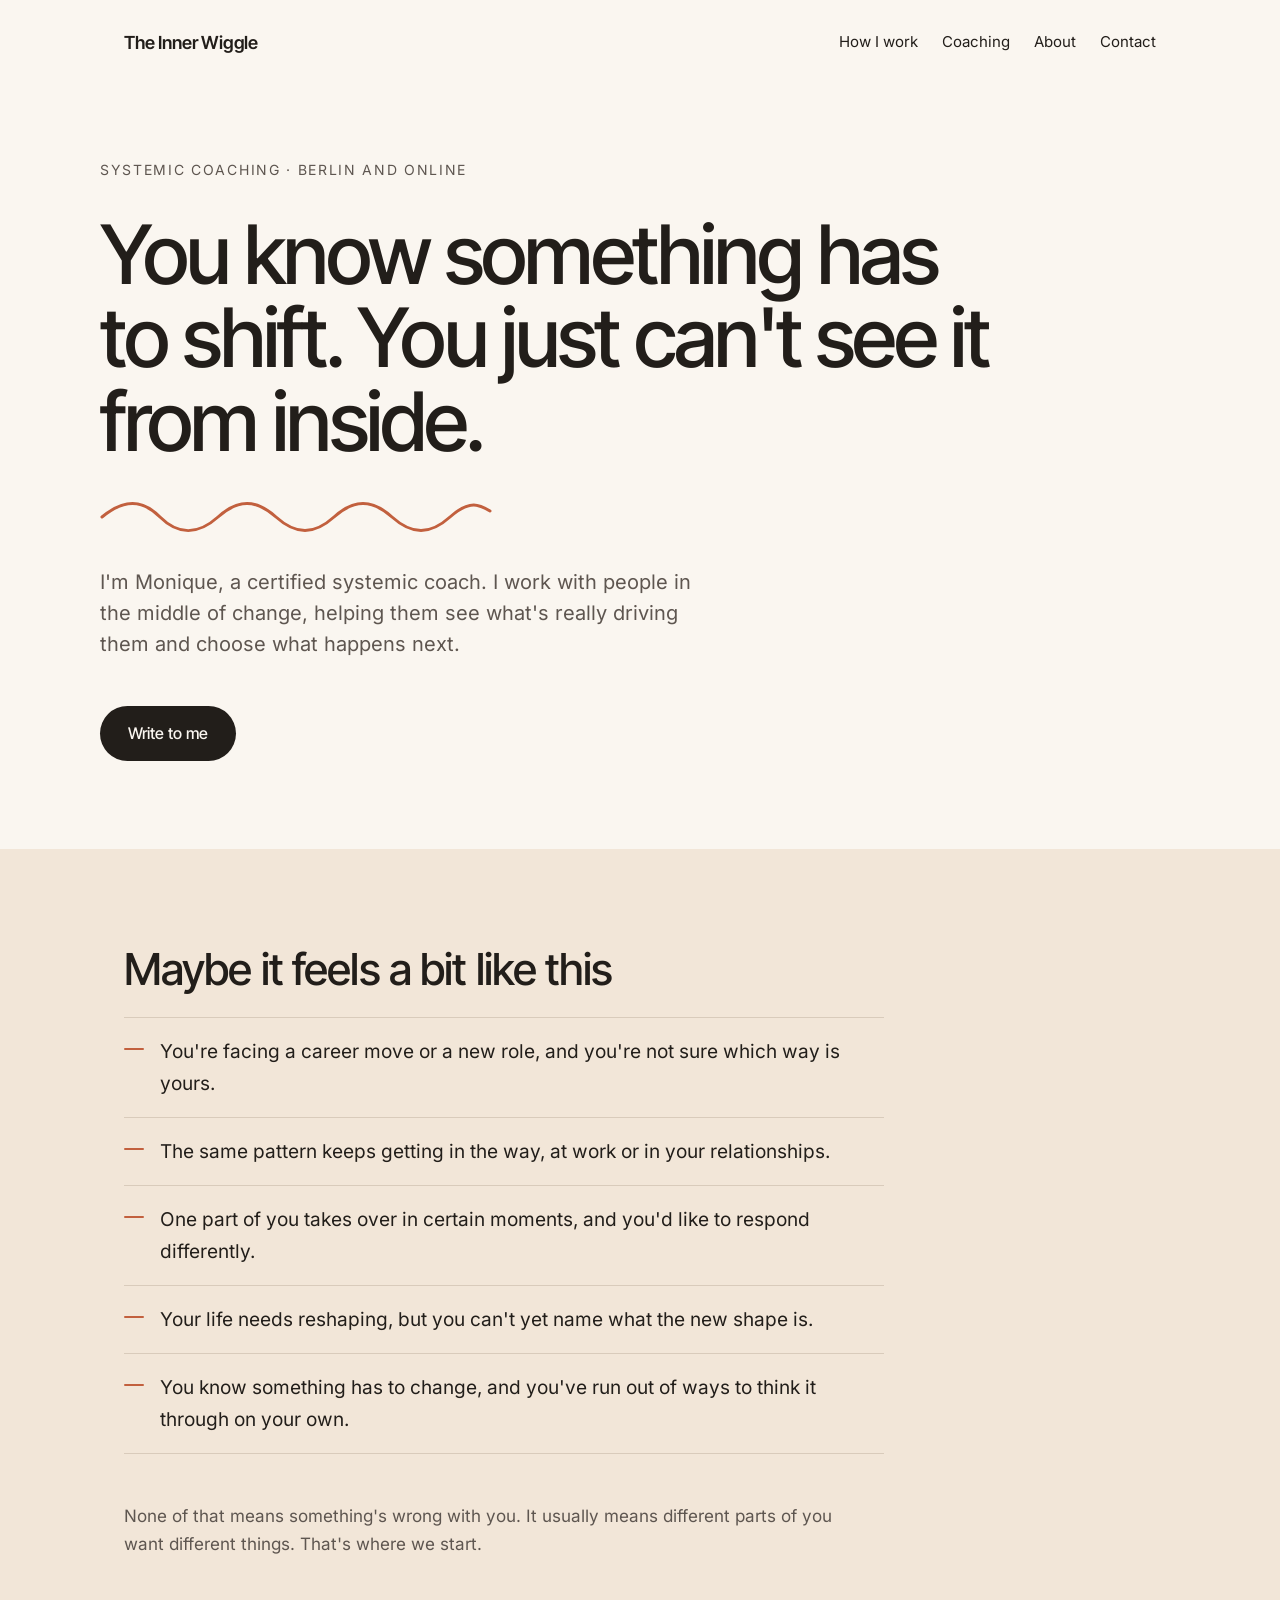
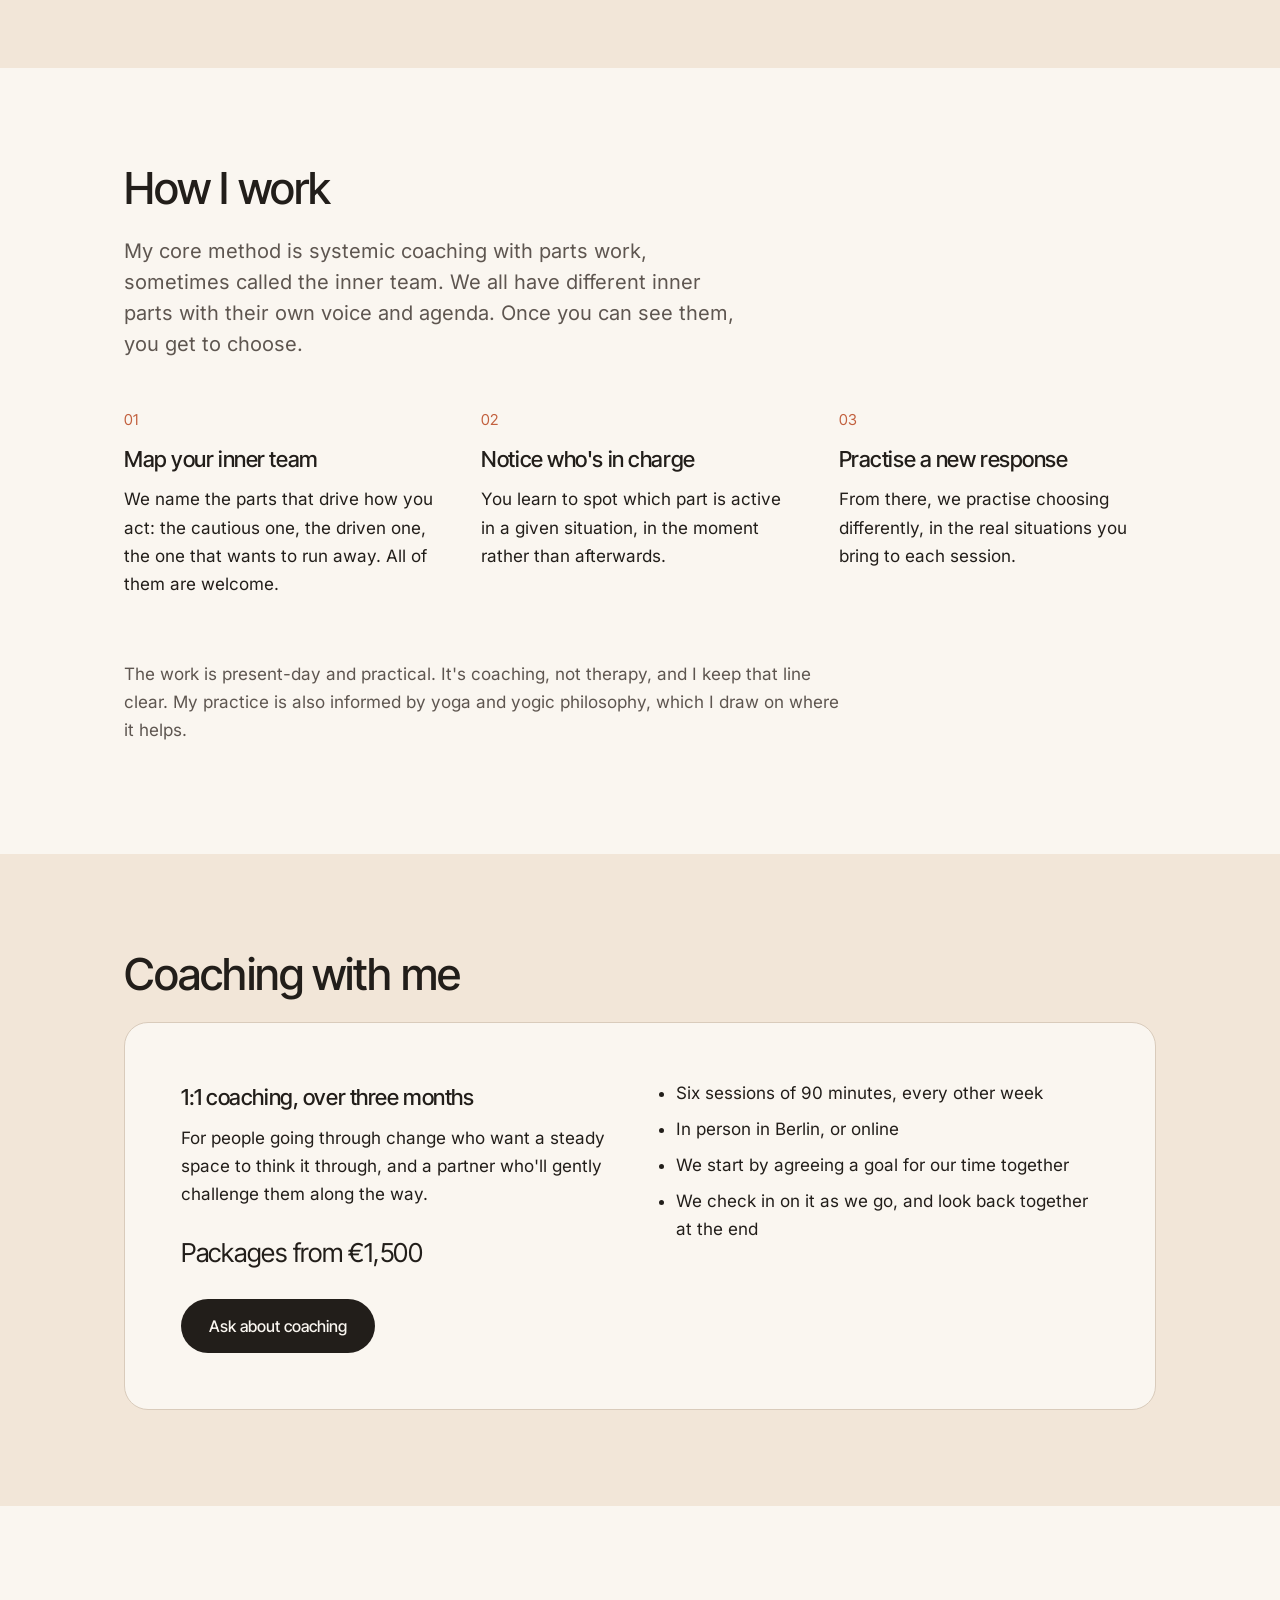
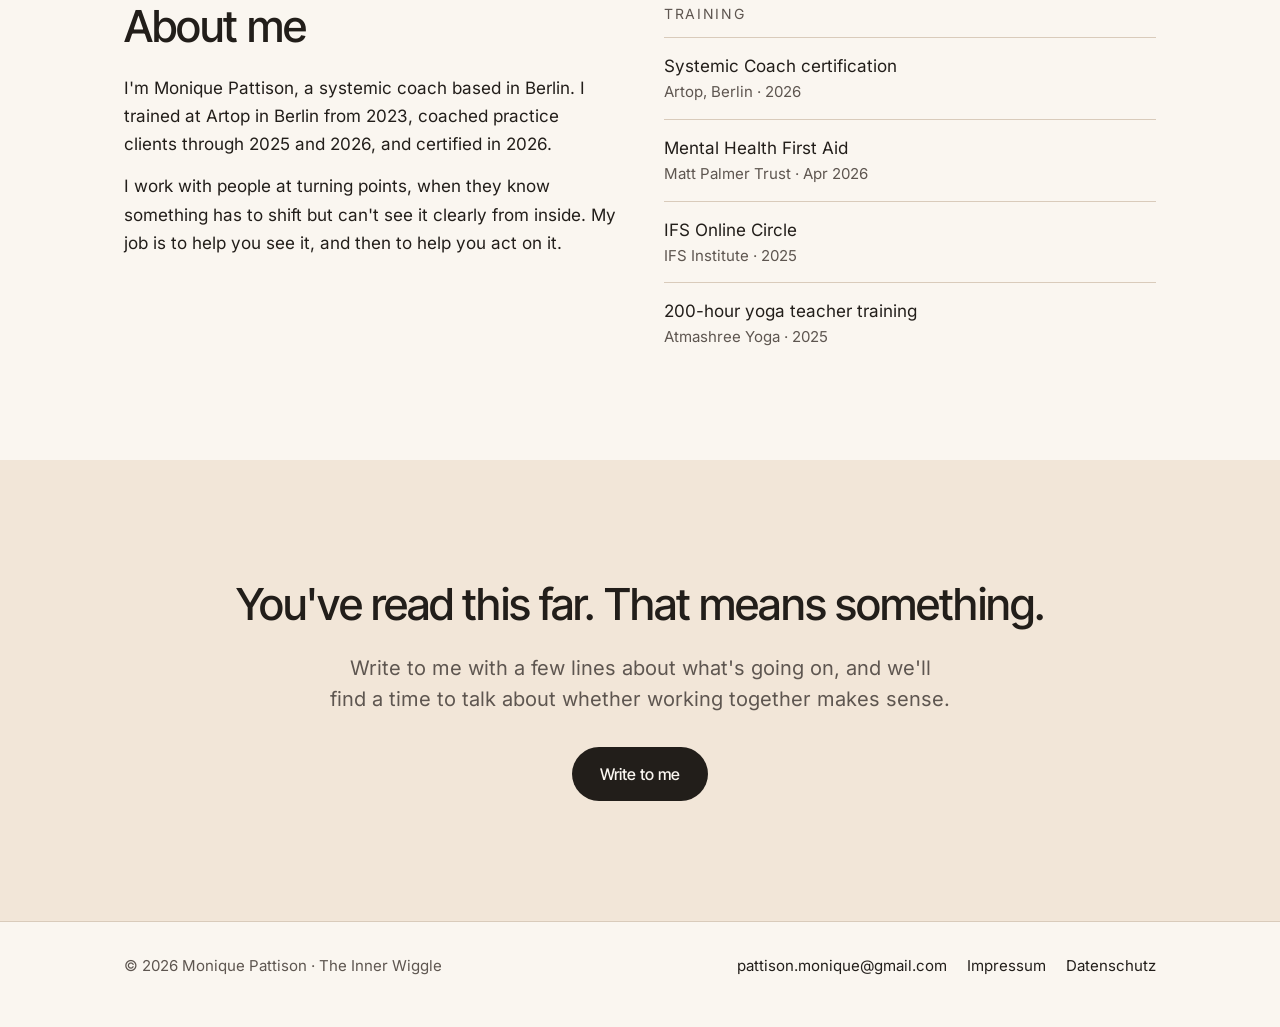
==== commit bee1fb76: "Add Atmashree Yoga to yoga training line Co-Authored-By: Claude Opus 5.5 <noreply@anthropic.com> Cla" ====
--- a/index.html
+++ b/index.html
@@ -158,7 +158,7 @@
 <li>Systemic Coach certification<span>Artop, Berlin · 2026</span></li>
 <li>Mental Health First Aid<span>Matt Palmer Trust · Apr 2026</span></li>
 <li>IFS Online Circle<span>IFS Institute · 2025</span></li>
-<li>200-hour yoga teacher training<span>2025</span></li>
+<li>200-hour yoga teacher training<span>Atmashree Yoga · 2025</span></li>
 </ul>
 </div>
 </div>
